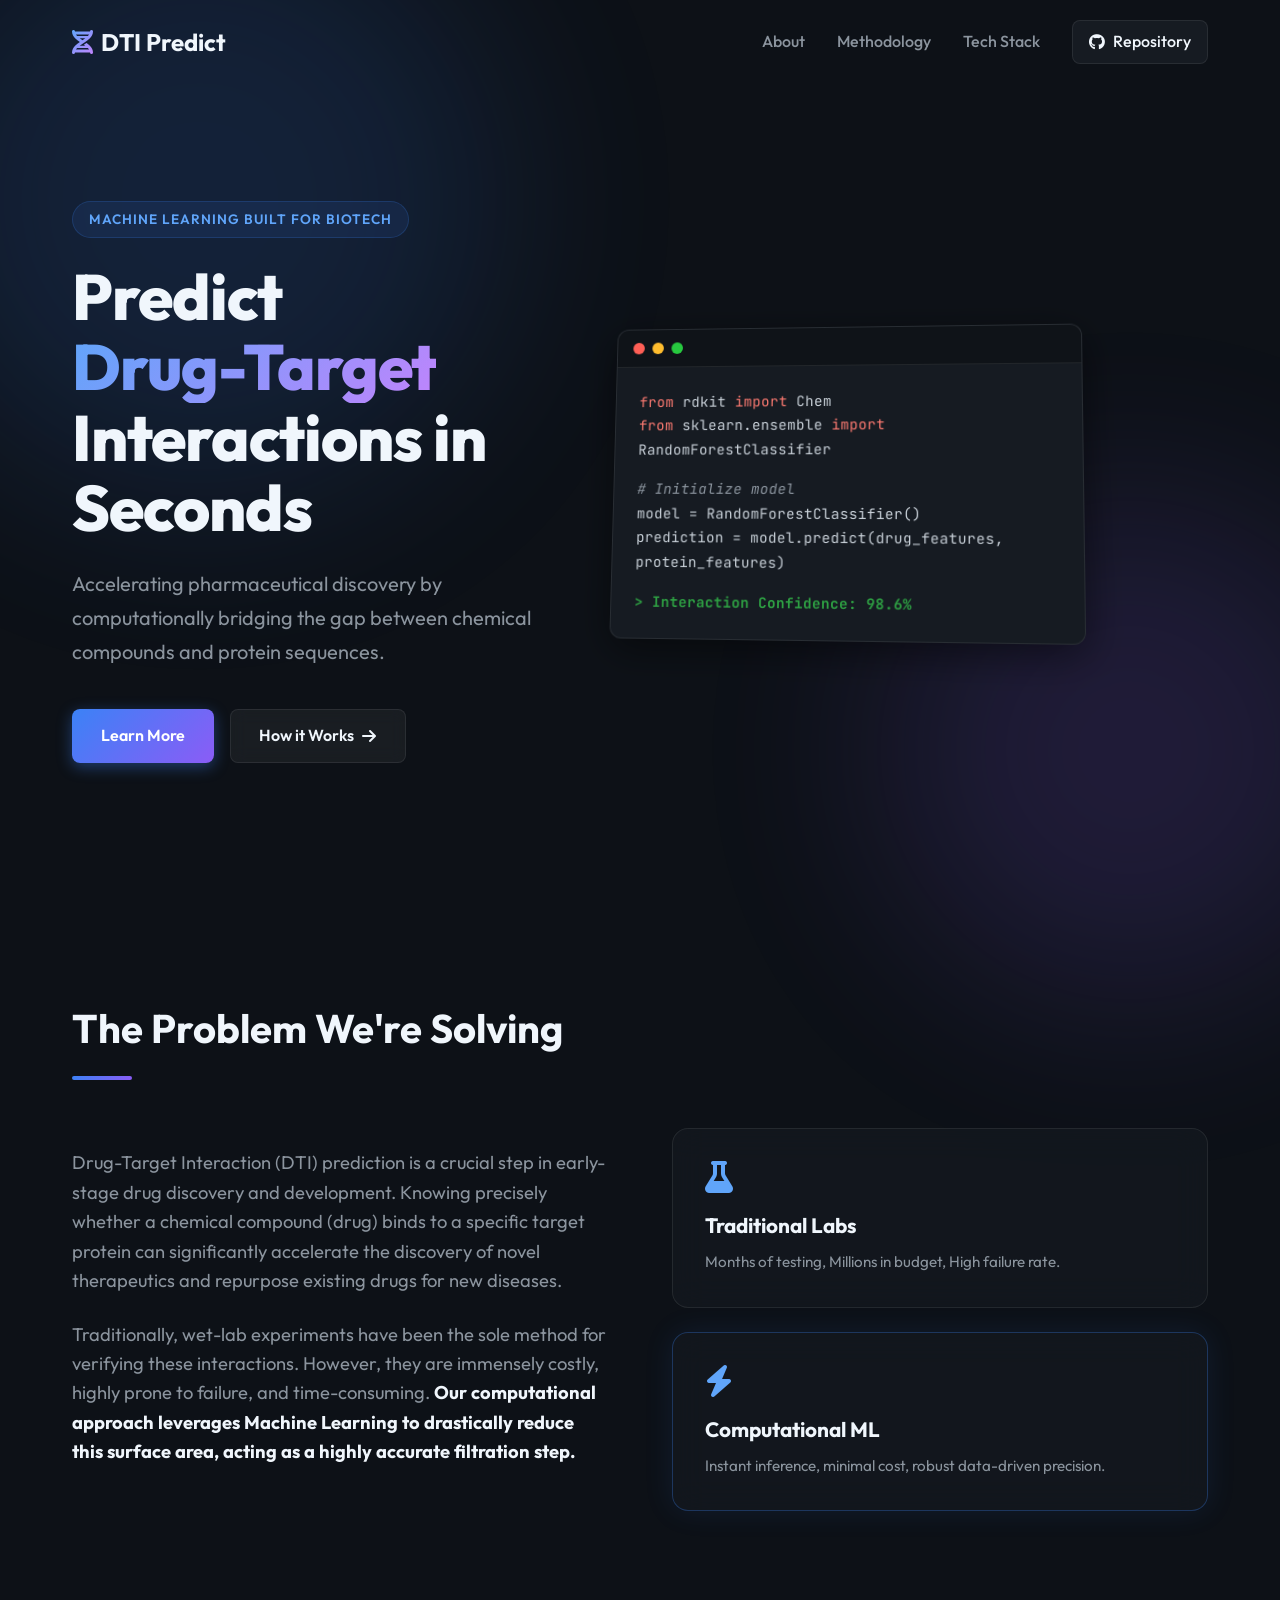
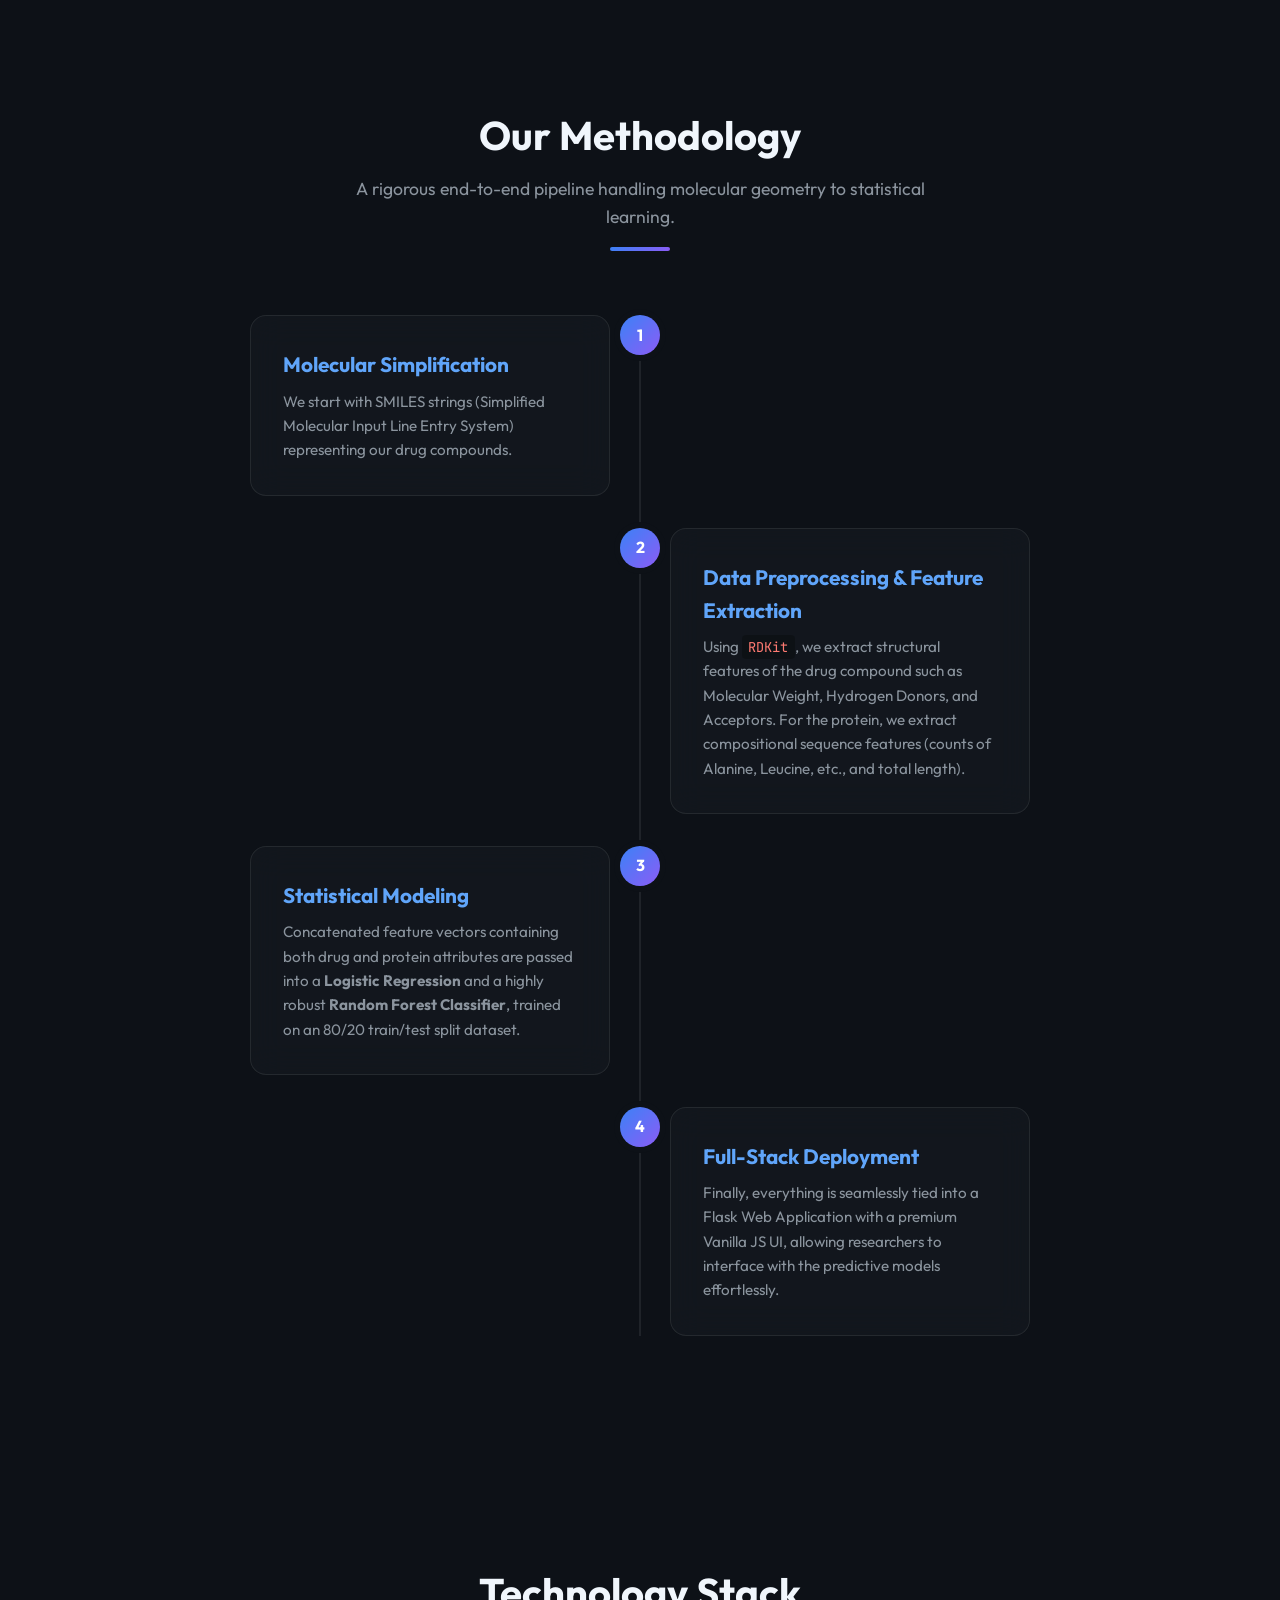
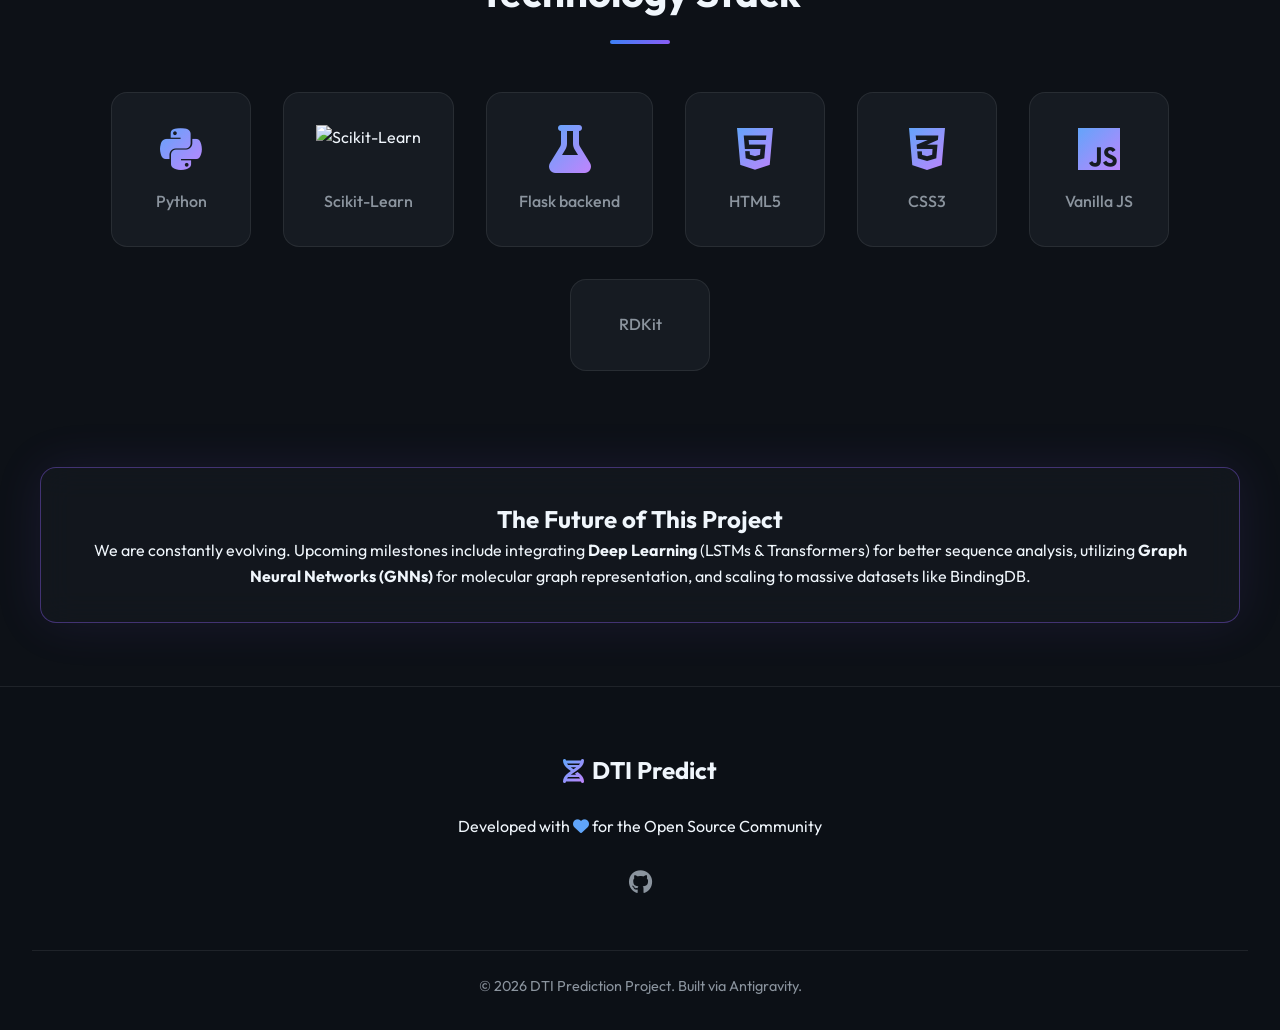
==== docs/index.html @ 83f86bb9 "feat: Create initial project documentation website with overview, methodology, and tech stack." ====
<!DOCTYPE html>
<html lang="en" class="scroll-smooth">
<head>
    <meta charset="UTF-8">
    <meta name="viewport" content="width=device-width, initial-scale=1.0">
    <title>About | Drug-Target Interaction Prediction</title>
    <meta name="description" content="Discover our robust Machine Learning model that predicts Drug-Target Interactions using structural and compositional features.">
    
    <!-- Google Fonts -->
    <link href="https://fonts.googleapis.com/css2?family=Outfit:wght@300;400;500;600;700;800&family=JetBrains+Mono:wght@400;700&display=swap" rel="stylesheet">
    
    <!-- Font Awesome for Icons -->
    <link rel="stylesheet" href="https://cdnjs.cloudflare.com/ajax/libs/font-awesome/6.4.0/css/all.min.css">
    
    <!-- AOS Animation Library -->
    <link href="https://unpkg.com/aos@2.3.1/dist/aos.css" rel="stylesheet">
    
    <!-- Custom CSS -->
    <link rel="stylesheet" href="style.css">
</head>
<body>
    
    <!-- Navigation -->
    <nav id="navbar" class="navbar">
        <div class="nav-container">
            <a href="#" class="logo">
                <i class="fa-solid fa-dna gradient-text"></i> DTI Predict
            </a>
            <ul class="nav-links">
                <li><a href="#about">About</a></li>
                <li><a href="#methodology">Methodology</a></li>
                <li><a href="#tech-stack">Tech Stack</a></li>
                <li><a href="https://github.com/your-username/DTI_Project" target="_blank" class="github-btn"><i class="fa-brands fa-github"></i> Repository</a></li>
            </ul>
        </div>
    </nav>

    <!-- Hero Section -->
    <section id="hero" class="hero-section">
        <div class="hero-content" data-aos="fade-up" data-aos-duration="1000">
            <div class="badge">Machine Learning built for Biotech</div>
            <h1 class="hero-title">Predict <span class="gradient-text">Drug-Target</span> Interactions in Seconds</h1>
            <p class="hero-subtitle">Accelerating pharmaceutical discovery by computationally bridging the gap between chemical compounds and protein sequences.</p>
            <div class="cta-group">
                <a href="#about" class="btn btn-primary">Learn More</a>
                <a href="#methodology" class="btn btn-secondary">How it Works <i class="fa-solid fa-arrow-right"></i></a>
            </div>
        </div>
        
        <div class="hero-graphic" data-aos="fade-left" data-aos-duration="1200" data-aos-delay="200">
            <div class="glass-card mockup-card">
                <div class="mockup-header">
                    <span class="dot red"></span>
                    <span class="dot yellow"></span>
                    <span class="dot green"></span>
                </div>
                <div class="mockup-body">
                    <div class="code-line"><span class="keyword">from</span> rdkit <span class="keyword">import</span> Chem</div>
                    <div class="code-line"><span class="keyword">from</span> sklearn.ensemble <span class="keyword">import</span> RandomForestClassifier</div>
                    <div class="code-line mt-2"><span class="comment"># Initialize model</span></div>
                    <div class="code-line">model = RandomForestClassifier()</div>
                    <div class="code-line">prediction = model.predict(drug_features, protein_features)</div>
                    <div class="code-line mt-2 command-output">> Interaction Confidence: 98.6%</div>
                </div>
            </div>
        </div>
        
        <!-- Abstract Background Elements -->
        <div class="bg-shape shape-1"></div>
        <div class="bg-shape shape-2"></div>
    </section>

    <!-- Problem & Solution Section -->
    <section id="about" class="about-section">
        <div class="section-container">
            <div class="section-header" data-aos="fade-up">
                <h2>The Problem We're Solving</h2>
                <div class="header-line"></div>
            </div>
            
            <div class="about-grid">
                <div class="about-text" data-aos="fade-up" data-aos-delay="100">
                    <p>Drug-Target Interaction (DTI) prediction is a crucial step in early-stage drug discovery and development. Knowing precisely whether a chemical compound (drug) binds to a specific target protein can significantly accelerate the discovery of novel therapeutics and repurpose existing drugs for new diseases.</p>
                    <p>Traditionally, wet-lab experiments have been the sole method for verifying these interactions. However, they are immensely costly, highly prone to failure, and time-consuming. <strong>Our computational approach leverages Machine Learning to drastically reduce this surface area, acting as a highly accurate filtration step.</strong></p>
                </div>
                
                <div class="about-stats" data-aos="fade-left" data-aos-delay="200">
                    <div class="stat-card glass-panel">
                        <i class="fa-solid fa-flask text-accent"></i>
                        <h3>Traditional Labs</h3>
                        <p>Months of testing, Millions in budget, High failure rate.</p>
                    </div>
                    <div class="stat-card glass-panel highlight-card">
                        <i class="fa-solid fa-bolt text-accent"></i>
                        <h3>Computational ML</h3>
                        <p>Instant inference, minimal cost, robust data-driven precision.</p>
                    </div>
                </div>
            </div>
        </div>
    </section>

    <!-- Methodology Section -->
    <section id="methodology" class="methodology-section">
        <div class="bg-shape shape-3"></div>
        <div class="section-container">
            <div class="section-header text-center" data-aos="fade-up">
                <h2>Our Methodology</h2>
                <p>A rigorous end-to-end pipeline handling molecular geometry to statistical learning.</p>
                <div class="header-line center"></div>
            </div>

            <div class="timeline">
                <div class="timeline-item" data-aos="fade-up" data-aos-delay="100">
                    <div class="timeline-icon">1</div>
                    <div class="timeline-content glass-panel">
                        <h3>Molecular Simplification</h3>
                        <p>We start with SMILES strings (Simplified Molecular Input Line Entry System) representing our drug compounds.</p>
                    </div>
                </div>
                
                <div class="timeline-item right" data-aos="fade-up" data-aos-delay="200">
                    <div class="timeline-icon">2</div>
                    <div class="timeline-content glass-panel">
                        <h3>Data Preprocessing & Feature Extraction</h3>
                        <p>Using <code>RDKit</code>, we extract structural features of the drug compound such as Molecular Weight, Hydrogen Donors, and Acceptors. For the protein, we extract compositional sequence features (counts of Alanine, Leucine, etc., and total length).</p>
                    </div>
                </div>

                <div class="timeline-item" data-aos="fade-up" data-aos-delay="300">
                    <div class="timeline-icon">3</div>
                    <div class="timeline-content glass-panel">
                        <h3>Statistical Modeling</h3>
                        <p>Concatenated feature vectors containing both drug and protein attributes are passed into a <strong>Logistic Regression</strong> and a highly robust <strong>Random Forest Classifier</strong>, trained on an 80/20 train/test split dataset.</p>
                    </div>
                </div>
                
                <div class="timeline-item right" data-aos="fade-up" data-aos-delay="400">
                    <div class="timeline-icon">4</div>
                    <div class="timeline-content glass-panel">
                        <h3>Full-Stack Deployment</h3>
                        <p>Finally, everything is seamlessly tied into a Flask Web Application with a premium Vanilla JS UI, allowing researchers to interface with the predictive models effortlessly.</p>
                    </div>
                </div>
            </div>
        </div>
    </section>

    <!-- Tech Stack Section -->
    <section id="tech-stack" class="stack-section">
        <div class="section-container">
            <div class="section-header text-center" data-aos="fade-up">
                <h2>Technology Stack</h2>
                <div class="header-line center"></div>
            </div>
            
            <div class="stack-grid" data-aos="zoom-in" data-aos-delay="100">
                <div class="stack-item tooltip">
                    <i class="fa-brands fa-python"></i>
                    <span>Python</span>
                </div>
                <div class="stack-item tooltip">
                    <img src="https://upload.wikimedia.org/wikipedia/commons/0/05/Scikit_learn_logo_small.svg" alt="Scikit-Learn">
                    <span>Scikit-Learn</span>
                </div>
                <div class="stack-item tooltip">
                    <i class="fa-solid fa-flask"></i>
                    <span>Flask backend</span>
                </div>
                <div class="stack-item tooltip">
                    <i class="fa-brands fa-html5"></i>
                    <span>HTML5</span>
                </div>
                <div class="stack-item tooltip">
                    <i class="fa-brands fa-css3-alt"></i>
                    <span>CSS3</span>
                </div>
                <div class="stack-item tooltip">
                    <i class="fa-brands fa-js"></i>
                    <span>Vanilla JS</span>
                </div>
                <div class="stack-item tooltip text-bold">
                    <span>RDKit</span>
                </div>
            </div>
        </div>
    </section>

    <!-- Future Section -->
    <section class="future-section">
        <div class="section-container text-center glass-panel highlight-border" data-aos="flip-up">
            <h2>The Future of This Project</h2>
            <p>We are constantly evolving. Upcoming milestones include integrating <strong>Deep Learning</strong> (LSTMs & Transformers) for better sequence analysis, utilizing <strong>Graph Neural Networks (GNNs)</strong> for molecular graph representation, and scaling to massive datasets like BindingDB.</p>
        </div>
    </section>

    <!-- Footer -->
    <footer>
        <div class="footer-content">
            <div class="logo">
                <i class="fa-solid fa-dna gradient-text"></i> DTI Predict
            </div>
            <p>Developed with <i class="fa-solid fa-heart text-accent"></i> for the Open Source Community</p>
            <div class="social-links">
                <a href="https://github.com/your-username/DTI_Project" target="_blank"><i class="fa-brands fa-github"></i></a>
            </div>
        </div>
        <div class="copyright">
            &copy; 2026 DTI Prediction Project. Built via Antigravity.
        </div>
    </footer>

    <!-- Interactive Scripts & AOS Init -->
    <script src="https://unpkg.com/aos@2.3.1/dist/aos.js"></script>
    <script>
        // Init Animate On Scroll
        AOS.init({
            once: true,
            offset: 50,
        });

        // Navbar Scroll Effect
        window.addEventListener('scroll', () => {
            const navbar = document.getElementById('navbar');
            if (window.scrollY > 50) {
                navbar.classList.add('scrolled');
            } else {
                navbar.classList.remove('scrolled');
            }
        });
    </script>
</body>
</html>
---- docs/style.css ----
/* style.css - DTI Project Github Pages */
:root {
    --bg-main: #0d1117;
    --bg-secondary: #161b22;
    --border-glass: rgba(255, 255, 255, 0.08);
    --text-primary: #f0f6fc;
    --text-secondary: #8b949e;
    --accent-blue: #3b82f6;
    --accent-purple: #8b5cf6;
    --gradient-primary: linear-gradient(135deg, #3b82f6 0%, #8b5cf6 100%);
    --gradient-text: linear-gradient(135deg, #60a5fa 0%, #c084fc 100%);
    --overlay: rgba(0, 0, 0, 0.25);
    
    --blur: blur(16px);
}

* {
    margin: 0;
    padding: 0;
    box-sizing: border-box;
}

body {
    font-family: 'Outfit', sans-serif;
    background-color: var(--bg-main);
    color: var(--text-primary);
    overflow-x: hidden;
    line-height: 1.6;
}

/* Background Gradients */
body::before, body::after {
    content: '';
    position: fixed;
    border-radius: 50%;
    filter: blur(100px);
    z-index: -1;
    opacity: 0.15;
}

body::before {
    width: 600px;
    height: 600px;
    background: var(--accent-blue);
    top: -100px;
    left: -100px;
}

body::after {
    width: 500px;
    height: 500px;
    background: var(--accent-purple);
    bottom: -100px;
    right: -100px;
}

a { text-decoration: none; color: inherit; }

.gradient-text {
    background: var(--gradient-text);
    -webkit-background-clip: text;
    -webkit-text-fill-color: transparent;
    display: inline-block;
}

.text-accent { color: #60a5fa; }
.text-bold { font-weight: 700; }
.mt-2 { margin-top: 1rem; }
.text-center { text-align: center; }

/* Navbar */
.navbar {
    position: fixed;
    top: 0; left: 0; right: 0;
    padding: 1.25rem 0;
    z-index: 1000;
    transition: all 0.3s ease;
    border-bottom: 1px solid transparent;
}

.navbar.scrolled {
    background: rgba(13, 17, 23, 0.85);
    backdrop-filter: var(--blur);
    -webkit-backdrop-filter: var(--blur);
    border-bottom: 1px solid var(--border-glass);
    padding: 1rem 0;
    box-shadow: 0 4px 30px rgba(0, 0, 0, 0.3);
}

.nav-container {
    max-width: 1200px;
    margin: 0 auto;
    padding: 0 2rem;
    display: flex;
    justify-content: space-between;
    align-items: center;
}

.logo {
    font-size: 1.5rem;
    font-weight: 700;
    color: var(--text-primary);
    display: flex;
    align-items: center;
    gap: 0.5rem;
}

.nav-links {
    list-style: none;
    display: flex;
    align-items: center;
    gap: 2rem;
}

.nav-links a {
    font-size: 1rem;
    font-weight: 500;
    color: var(--text-secondary);
    transition: color 0.3s;
}

.nav-links a:hover { color: var(--text-primary); }

.github-btn {
    padding: 0.5rem 1rem;
    background: var(--bg-secondary);
    border: 1px solid var(--border-glass);
    border-radius: 8px;
    display: flex;
    align-items: center;
    gap: 0.5rem;
    color: var(--text-primary) !important;
    transition: all 0.3s !important;
}

.github-btn:hover {
    background: rgba(255,255,255,0.1);
    border-color: rgba(255,255,255,0.2);
}

/* Base Buttons */
.btn {
    padding: 0.8rem 1.8rem;
    border-radius: 8px;
    font-size: 1rem;
    font-weight: 600;
    display: inline-flex;
    align-items: center;
    gap: 0.5rem;
    transition: all 0.3s ease;
    cursor: pointer;
}

.btn-primary {
    background: var(--gradient-primary);
    color: white;
    border: none;
    box-shadow: 0 4px 15px rgba(59, 130, 246, 0.4);
}

.btn-primary:hover {
    transform: translateY(-2px);
    box-shadow: 0 8px 25px rgba(59, 130, 246, 0.5);
}

.btn-secondary {
    background: rgba(255,255,255,0.05);
    color: var(--text-primary);
    border: 1px solid var(--border-glass);
    backdrop-filter: blur(8px);
}

.btn-secondary:hover {
    background: rgba(255,255,255,0.1);
    transform: translateY(-2px);
}

/* Sections */
.section-container {
    max-width: 1200px;
    margin: 0 auto;
    padding: 6rem 2rem;
}

.section-header h2 {
    font-size: 2.5rem;
    font-weight: 700;
    margin-bottom: 0.5rem;
}

.section-header p {
    color: var(--text-secondary);
    font-size: 1.1rem;
    max-width: 600px;
    margin: 0 auto;
}

.header-line {
    height: 4px;
    width: 60px;
    background: var(--gradient-primary);
    border-radius: 2px;
    margin-top: 1rem;
}

.header-line.center { margin: 1rem auto 0 auto; }

/* Hero Section */
.hero-section {
    min-height: 100vh;
    display: flex;
    align-items: center;
    justify-content: space-between;
    max-width: 1200px;
    margin: 0 auto;
    padding: 8rem 2rem 4rem 2rem;
    gap: 4rem;
}

.hero-content { flex: 1; }

.badge {
    display: inline-block;
    padding: 0.4rem 1rem;
    background: rgba(59, 130, 246, 0.1);
    border: 1px solid rgba(59, 130, 246, 0.2);
    border-radius: 50px;
    color: #60a5fa;
    font-size: 0.85rem;
    font-weight: 600;
    margin-bottom: 1.5rem;
    text-transform: uppercase;
    letter-spacing: 1px;
}

.hero-title {
    font-size: 4rem;
    line-height: 1.1;
    font-weight: 800;
    margin-bottom: 1.5rem;
    letter-spacing: -1px;
}

.hero-subtitle {
    font-size: 1.25rem;
    color: var(--text-secondary);
    margin-bottom: 2.5rem;
    max-width: 500px;
    line-height: 1.7;
}

.cta-group {
    display: flex;
    gap: 1rem;
}

/* Glass Mockup */
.hero-graphic {
    flex: 1;
    display: flex;
    justify-content: flex-end;
}

.glass-card {
    background: var(--bg-secondary);
    border: 1px solid var(--border-glass);
    border-radius: 12px;
    overflow: hidden;
    backdrop-filter: var(--blur);
    box-shadow: 0 10px 40px rgba(0, 0, 0, 0.5);
}

.mockup-card {
    width: 100%;
    max-width: 500px;
    transform: perspective(1000px) rotateY(-5deg) rotateX(5deg);
    transition: transform 0.5s ease;
}

.mockup-card:hover { transform: perspective(1000px) rotateY(0) rotateX(0); }

.mockup-header {
    background: rgba(0, 0, 0, 0.3);
    padding: 0.8rem 1rem;
    display: flex;
    gap: 0.5rem;
    border-bottom: 1px solid var(--border-glass);
}

.dot {
    width: 12px;
    height: 12px;
    border-radius: 50%;
}

.dot.red { background: #ff5f56; }
.dot.yellow { background: #ffbd2e; }
.dot.green { background: #27c93f; }

.mockup-body {
    padding: 1.5rem;
    font-family: 'JetBrains Mono', monospace;
    font-size: 0.9rem;
    color: #c9d1d9;
    line-height: 1.7;
}

.keyword { color: #ff7b72; }
.comment { color: #8b949e; font-style: italic; }
.command-output { color: #2ea043; font-weight: bold; }

/* Panels & Cards */
.glass-panel {
    background: rgba(22, 27, 34, 0.6);
    border: 1px solid var(--border-glass);
    border-radius: 16px;
    padding: 2rem;
    backdrop-filter: var(--blur);
    -webkit-backdrop-filter: var(--blur);
}

.about-grid {
    display: grid;
    grid-template-columns: 1fr 1fr;
    gap: 4rem;
    margin-top: 3rem;
    align-items: center;
}

.about-text p {
    font-size: 1.15rem;
    color: var(--text-secondary);
    margin-bottom: 1.5rem;
}

.about-text strong { color: var(--text-primary); }

.about-stats {
    display: flex;
    flex-direction: column;
    gap: 1.5rem;
}

.stat-card {
    display: flex;
    flex-direction: column;
    gap: 0.5rem;
    transition: transform 0.3s ease;
}

.stat-card:hover { transform: translateX(10px); }

.stat-card i {
    font-size: 2rem;
    margin-bottom: 0.5rem;
}

.stat-card h3 { font-size: 1.3rem; }
.stat-card p { color: var(--text-secondary); font-size: 0.95rem; }

.highlight-card {
    border-color: rgba(59, 130, 246, 0.3);
    box-shadow: 0 0 30px rgba(59, 130, 246, 0.1);
}

/* Timeline/Methodology */
.timeline {
    margin-top: 4rem;
    position: relative;
    max-width: 800px;
    margin-left: auto;
    margin-right: auto;
}

.timeline::before {
    content: '';
    position: absolute;
    width: 2px;
    background: var(--border-glass);
    top: 0; bottom: 0;
    left: 50%;
    transform: translateX(-50%);
}

.timeline-item {
    display: flex;
    justify-content: flex-end;
    padding-right: 50%;
    position: relative;
    margin-bottom: 2rem;
}

.timeline-item.right {
    justify-content: flex-start;
    padding-right: 0;
    padding-left: 50%;
}

.timeline-icon {
    position: absolute;
    top: 0;
    left: 50%;
    transform: translateX(-50%);
    width: 40px;
    height: 40px;
    background: var(--gradient-primary);
    border-radius: 50%;
    display: flex;
    justify-content: center;
    align-items: center;
    font-weight: 700;
    color: white;
    box-shadow: 0 0 0 6px var(--bg-main);
    z-index: 10;
}

.timeline-content {
    width: 90%;
    margin-right: 30px;
}

.timeline-item.right .timeline-content {
    margin-right: 0;
    margin-left: 30px;
}

.timeline-content h3 {
    margin-bottom: 0.5rem;
    font-size: 1.3rem;
    color: #60a5fa;
}

.timeline-content p {
    color: var(--text-secondary);
    font-size: 0.95rem;
}

.timeline-content code {
    background: var(--overlay);
    padding: 0.2rem 0.4rem;
    border-radius: 4px;
    font-family: 'JetBrains Mono', monospace;
    font-size: 0.85rem;
    color: #ff7b72;
}

/* Tech Stack Grid */
.stack-grid {
    display: flex;
    flex-wrap: wrap;
    gap: 2rem;
    justify-content: center;
    margin-top: 3rem;
}

.stack-item {
    display: flex;
    flex-direction: column;
    align-items: center;
    gap: 1rem;
    background: var(--bg-secondary);
    padding: 2rem;
    border-radius: 16px;
    border: 1px solid var(--border-glass);
    min-width: 140px;
    transition: all 0.3s;
}

.stack-item:hover {
    transform: translateY(-5px);
    border-color: rgba(59, 130, 246, 0.4);
    box-shadow: 0 10px 30px rgba(59, 130, 246, 0.15);
}

.stack-item i {
    font-size: 3rem;
    color: var(--text-primary);
    background: var(--gradient-text);
    -webkit-background-clip: text;
    -webkit-text-fill-color: transparent;
}

.stack-item img {
    height: 3rem;
    object-fit: contain;
}

.stack-item span {
    font-weight: 500;
    color: var(--text-secondary);
}

.highlight-border { border: 1px solid rgba(139, 92, 246, 0.4); box-shadow: 0 0 50px rgba(139, 92, 246, 0.1); }
.future-section { margin-bottom: 4rem; }

/* Footer */
footer {
    background: rgba(13, 17, 23, 0.8);
    border-top: 1px solid var(--border-glass);
    padding: 4rem 2rem 2rem 2rem;
    text-align: center;
}

.footer-content {
    max-width: 1200px;
    margin: 0 auto;
    display: flex;
    flex-direction: column;
    align-items: center;
    gap: 1.5rem;
}

.social-links a {
    font-size: 1.5rem;
    color: var(--text-secondary);
    transition: color 0.3s;
}

.social-links a:hover { color: var(--text-primary); }

.copyright {
    margin-top: 3rem;
    padding-top: 1.5rem;
    border-top: 1px solid var(--border-glass);
    color: var(--text-secondary);
    font-size: 0.9rem;
}

/* Responsive */
@media (max-width: 968px) {
    .hero-section { flex-direction: column; text-align: center; gap: 3rem; padding-top: 6rem; }
    .hero-subtitle { margin: 0 auto 2.5rem auto; }
    .cta-group { justify-content: center; }
    .hero-graphic { width: 100%; justify-content: center; }
    .mockup-card { transform: none; }
    
    .about-grid { grid-template-columns: 1fr; gap: 2rem; }
}

@media (max-width: 768px) {
    .hero-title { font-size: 3rem; }
    .nav-links { display: none; }
    .timeline::before { left: 20px; }
    .timeline-icon { left: 20px; }
    .timeline-item, .timeline-item.right { padding: 0 0 0 60px; justify-content: flex-start; }
    .timeline-content, .timeline-item.right .timeline-content { width: 100%; margin: 0; }
}
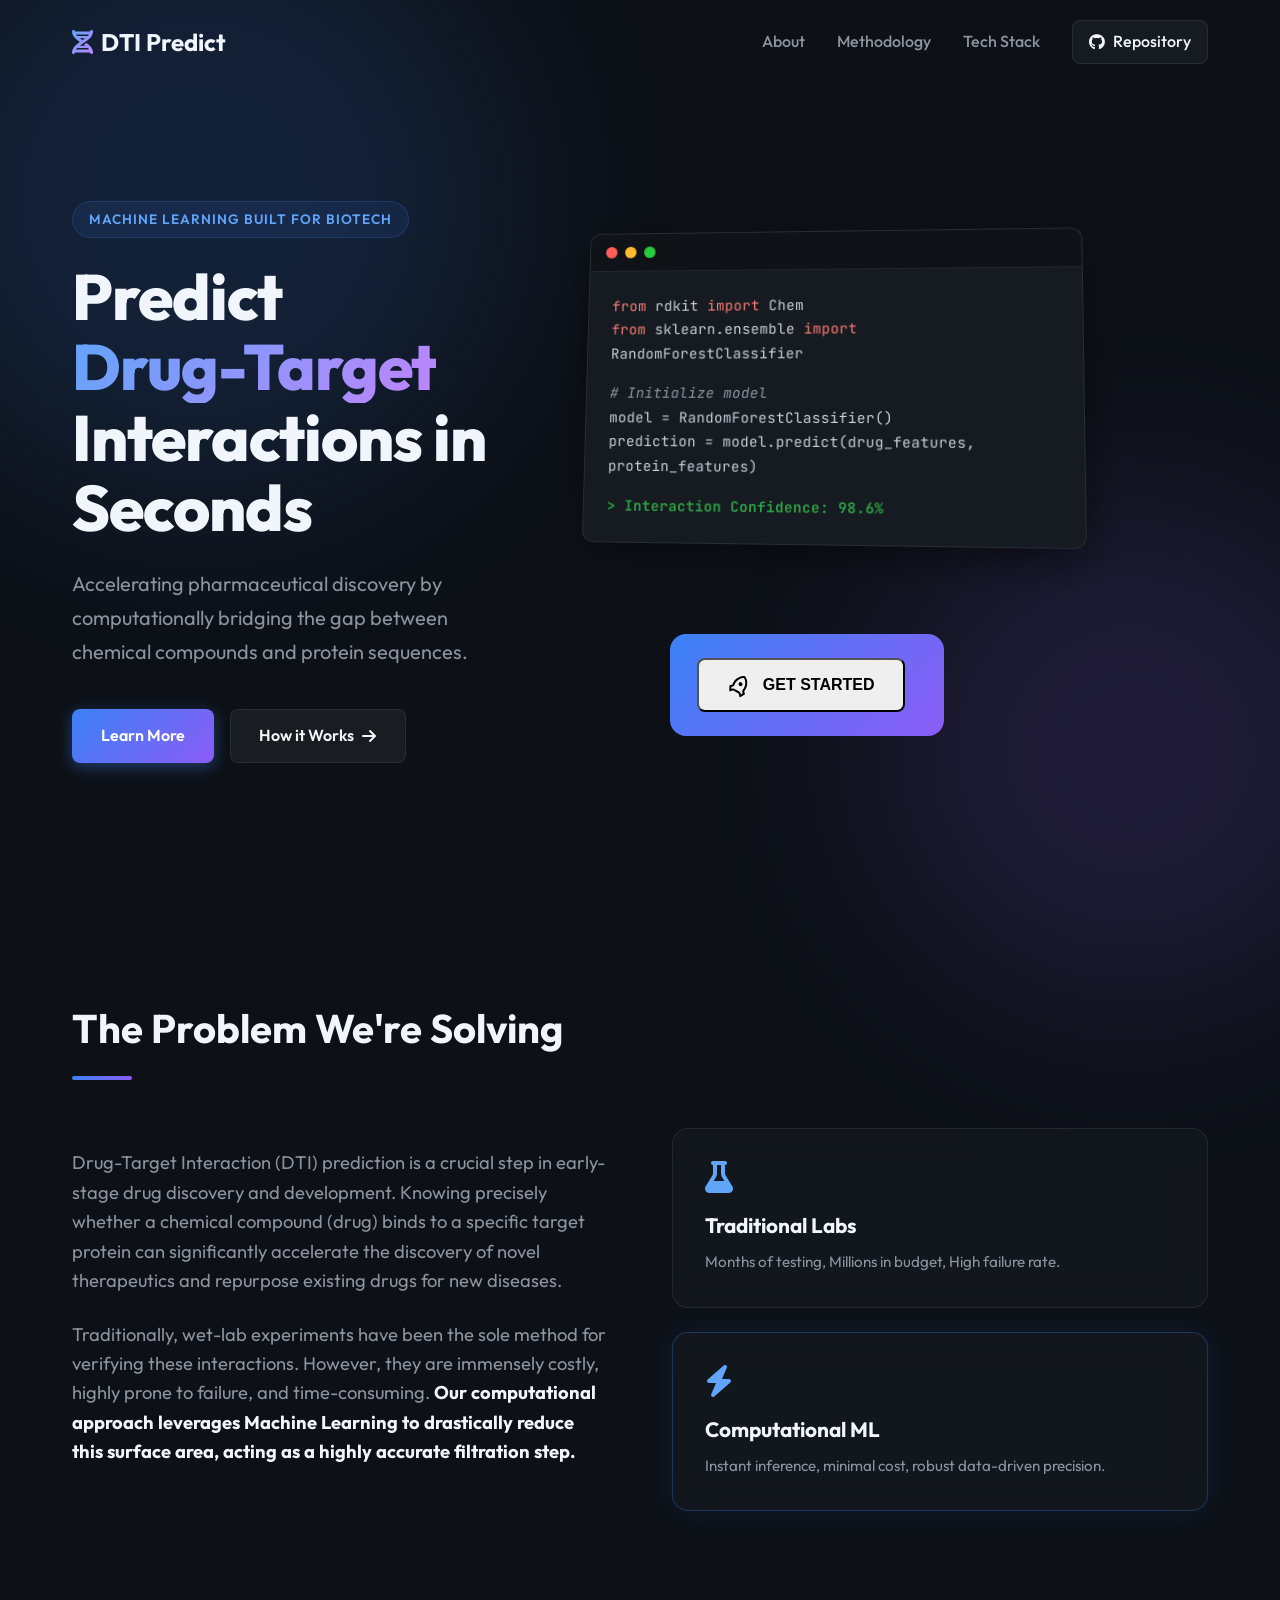
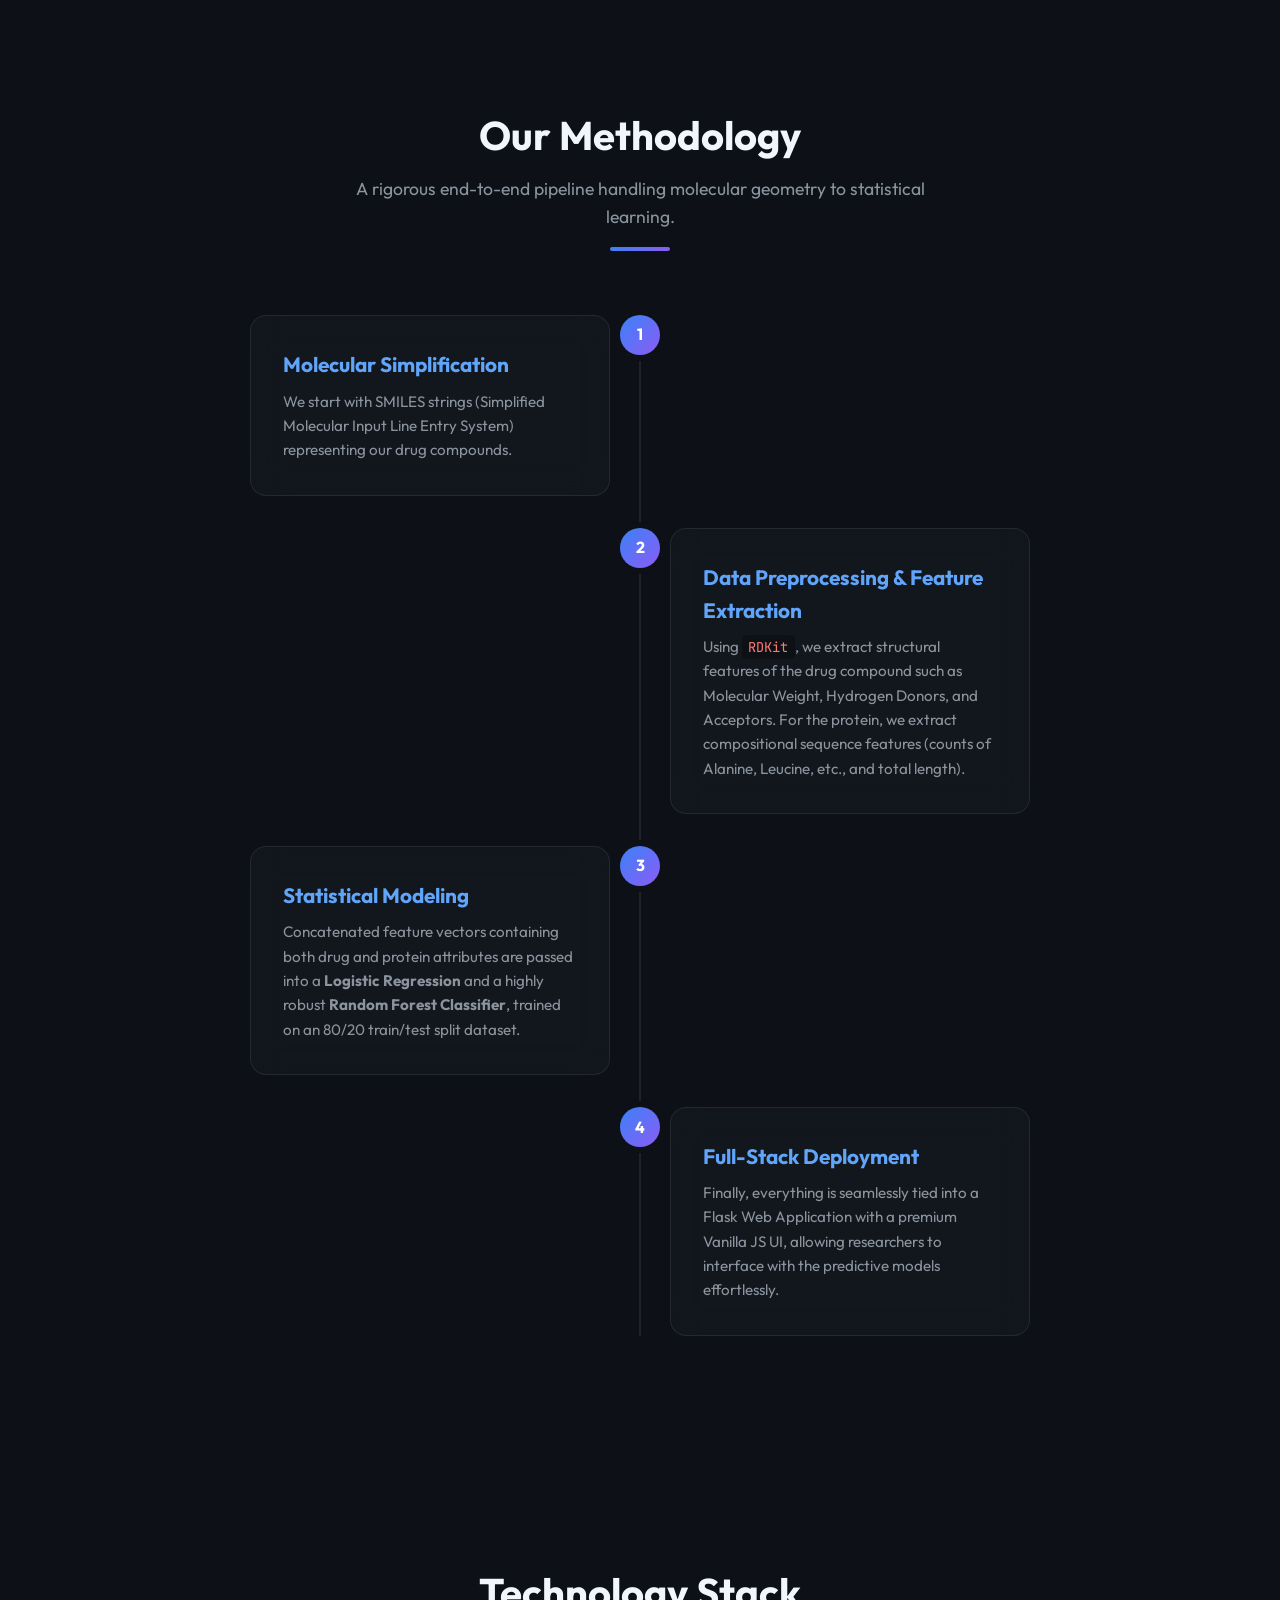
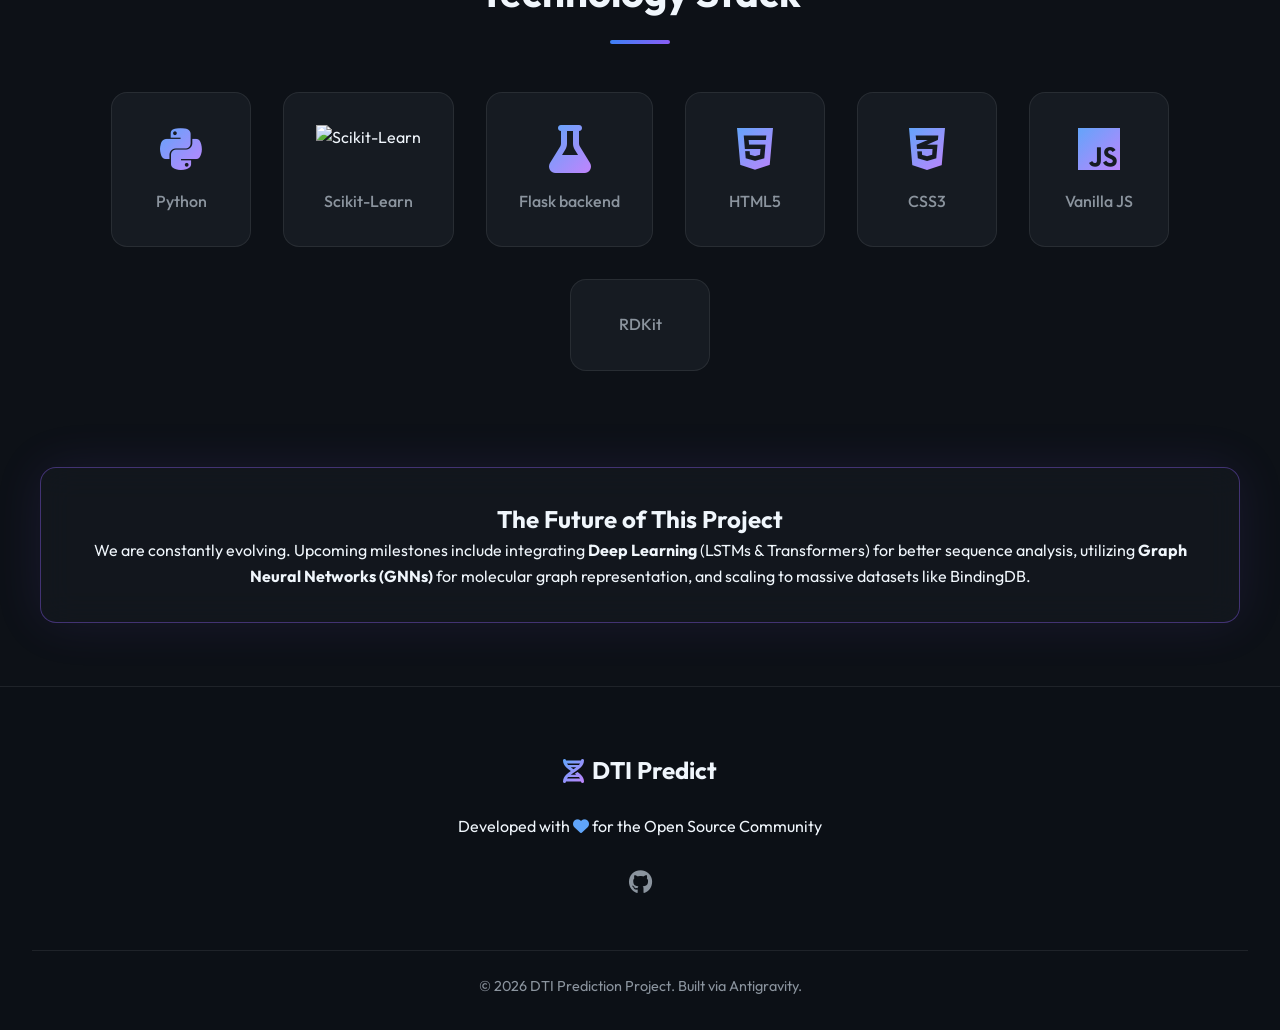
==== commit a08c00d1: "connected the template interface with the actual DTI prediction calculation interface." ====
--- a/docs/index.html
+++ b/docs/index.html
@@ -46,7 +46,7 @@
                 <a href="#methodology" class="btn btn-secondary">How it Works <i class="fa-solid fa-arrow-right"></i></a>
             </div>
         </div>
-        
+        <div class="info">
         <div class="hero-graphic" data-aos="fade-left" data-aos-duration="1200" data-aos-delay="200">
             <div class="glass-card mockup-card">
                 <div class="mockup-header">
@@ -63,6 +63,26 @@
                     <div class="code-line mt-2 command-output">> Interaction Confidence: 98.6%</div>
                 </div>
             </div>
+        </div>
+
+        <div class="start_button">
+        <button  onclick="window.location.href='/templates/index.html'" class="btn"  >
+                  <svg
+    height="24"
+    width="24"
+    viewBox="0 0 24 24"
+    xmlns="http://www.w3.org/2000/svg"
+  >
+    <path d="M0 0h24v24H0z" fill="none"></path>
+    <path
+      d="M5 13c0-5.088 2.903-9.436 7-11.182C16.097 3.564 19 7.912 19 13c0 .823-.076 1.626-.22 2.403l1.94 1.832a.5.5 0 0 1 .095.603l-2.495 4.575a.5.5 0 0 1-.793.114l-2.234-2.234a1 1 0 0 0-.707-.293H9.414a1 1 0 0 0-.707.293l-2.234 2.234a.5.5 0 0 1-.793-.114l-2.495-4.575a.5.5 0 0 1 .095-.603l1.94-1.832C5.077 14.626 5 13.823 5 13zm1.476 6.696l.817-.817A3 3 0 0 1 9.414 18h5.172a3 3 0 0 1 2.121.879l.817.817.982-1.8-1.1-1.04a2 2 0 0 1-.593-1.82c.124-.664.187-1.345.187-2.036 0-3.87-1.995-7.3-5-8.96C8.995 5.7 7 9.13 7 13c0 .691.063 1.372.187 2.037a2 2 0 0 1-.593 1.82l-1.1 1.039.982 1.8zM12 13a2 2 0 1 1 0-4 2 2 0 0 1 0 4z"
+      fill="currentColor"
+    ></path>
+  </svg>
+  <span>GET STARTED</span>
+    </button>
+        </div>
+
         </div>
         
         <!-- Abstract Background Elements -->
--- a/docs/style.css
+++ b/docs/style.css
@@ -254,6 +254,41 @@
     gap: 1rem;
 }
 
+.start_button {
+  display: inline-flex;
+  align-items: center;
+  font-family: inherit;
+  cursor: pointer;
+  font-weight: 900;
+  font-size: 30px;
+  padding: 0.8em 1.3em 0.8em 0.9em;
+  background: var(--gradient-primary);
+    color: white;
+  letter-spacing: 0.010em;
+  border-radius: 16px;
+  margin-top: 90px;
+  margin-left: 90px;
+}
+
+button svg {
+  margin-right: 3px;
+  transform: rotate(30deg);
+  transition: transform 0.5s cubic-bezier(0.76, 0, 0.24, 1);
+}
+
+button span {
+  transition: transform 0.5s cubic-bezier(0.76, 0, 0.24, 1);
+}
+
+button:hover svg {
+  transform: translateX(5px) rotate(90deg);
+}
+
+button:hover span {
+  transform: translateX(7px);
+}
+
+
 /* Glass Mockup */
 .hero-graphic {
     flex: 1;
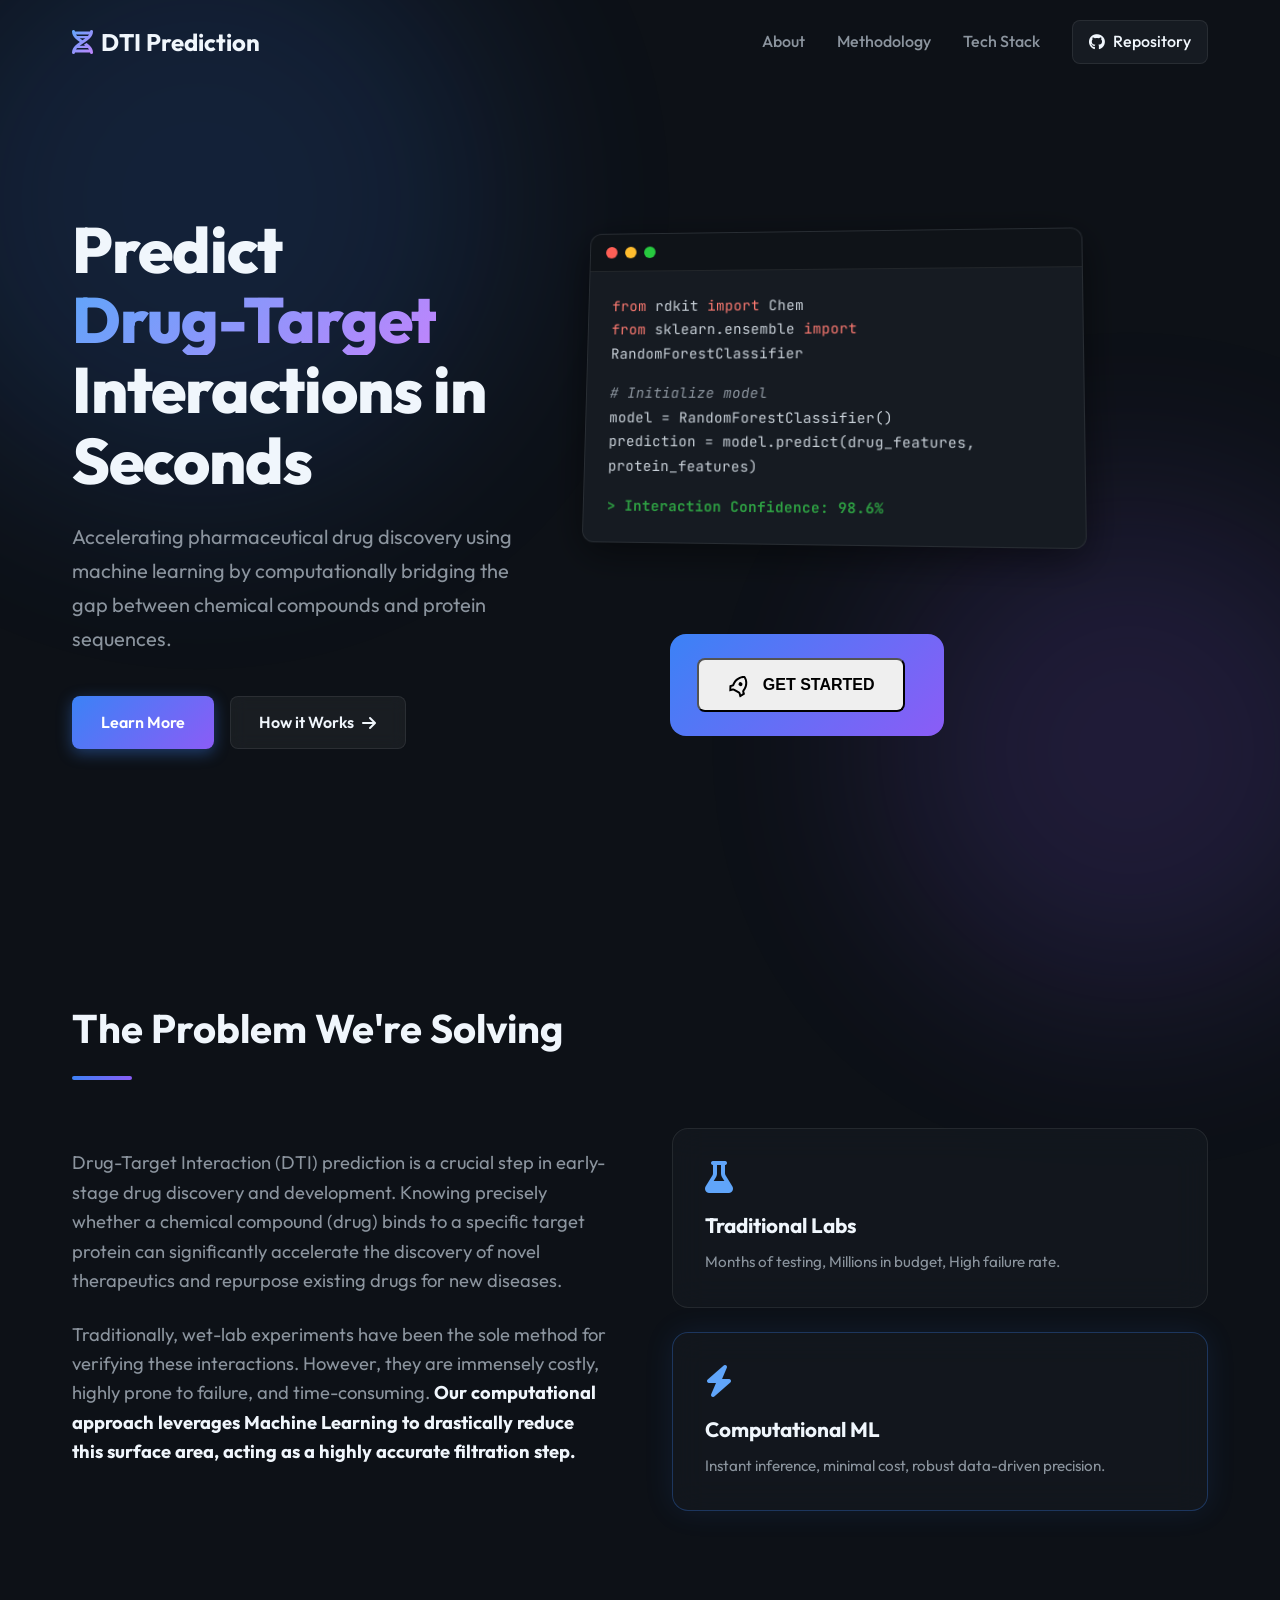
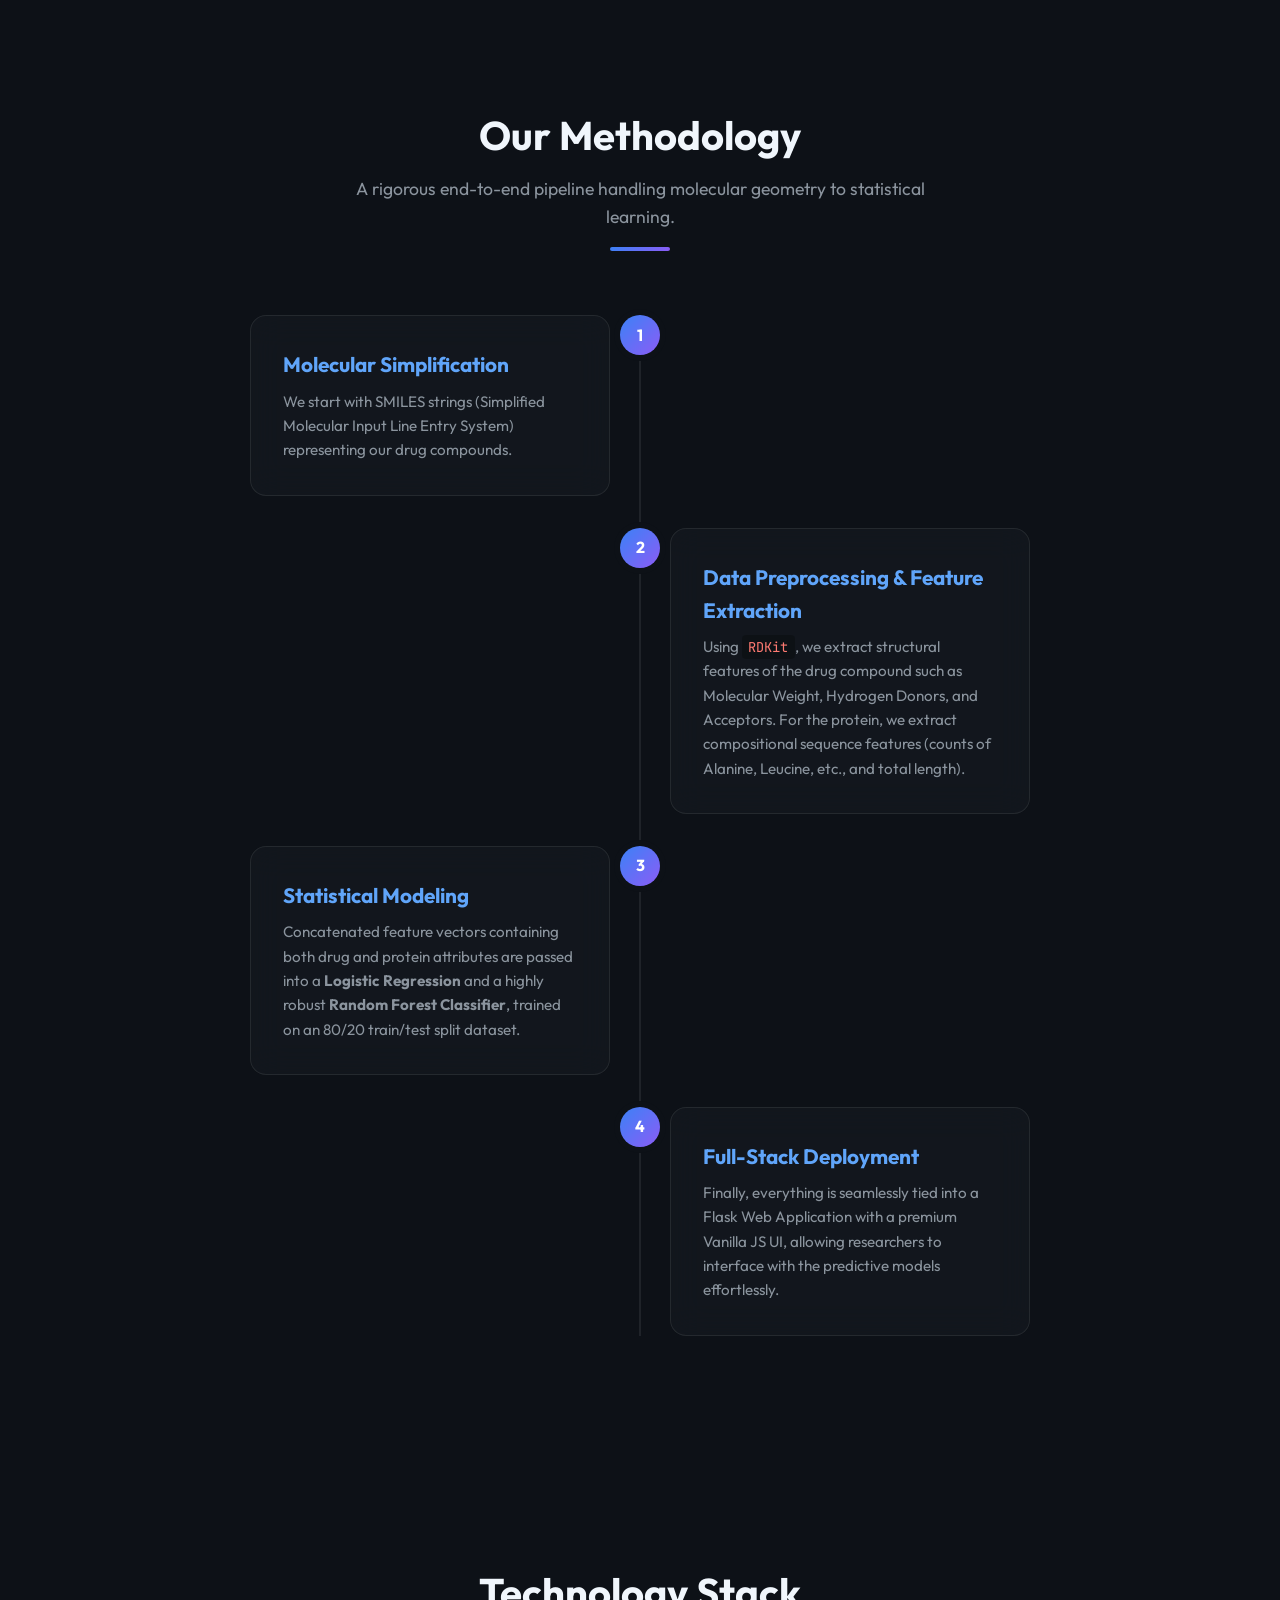
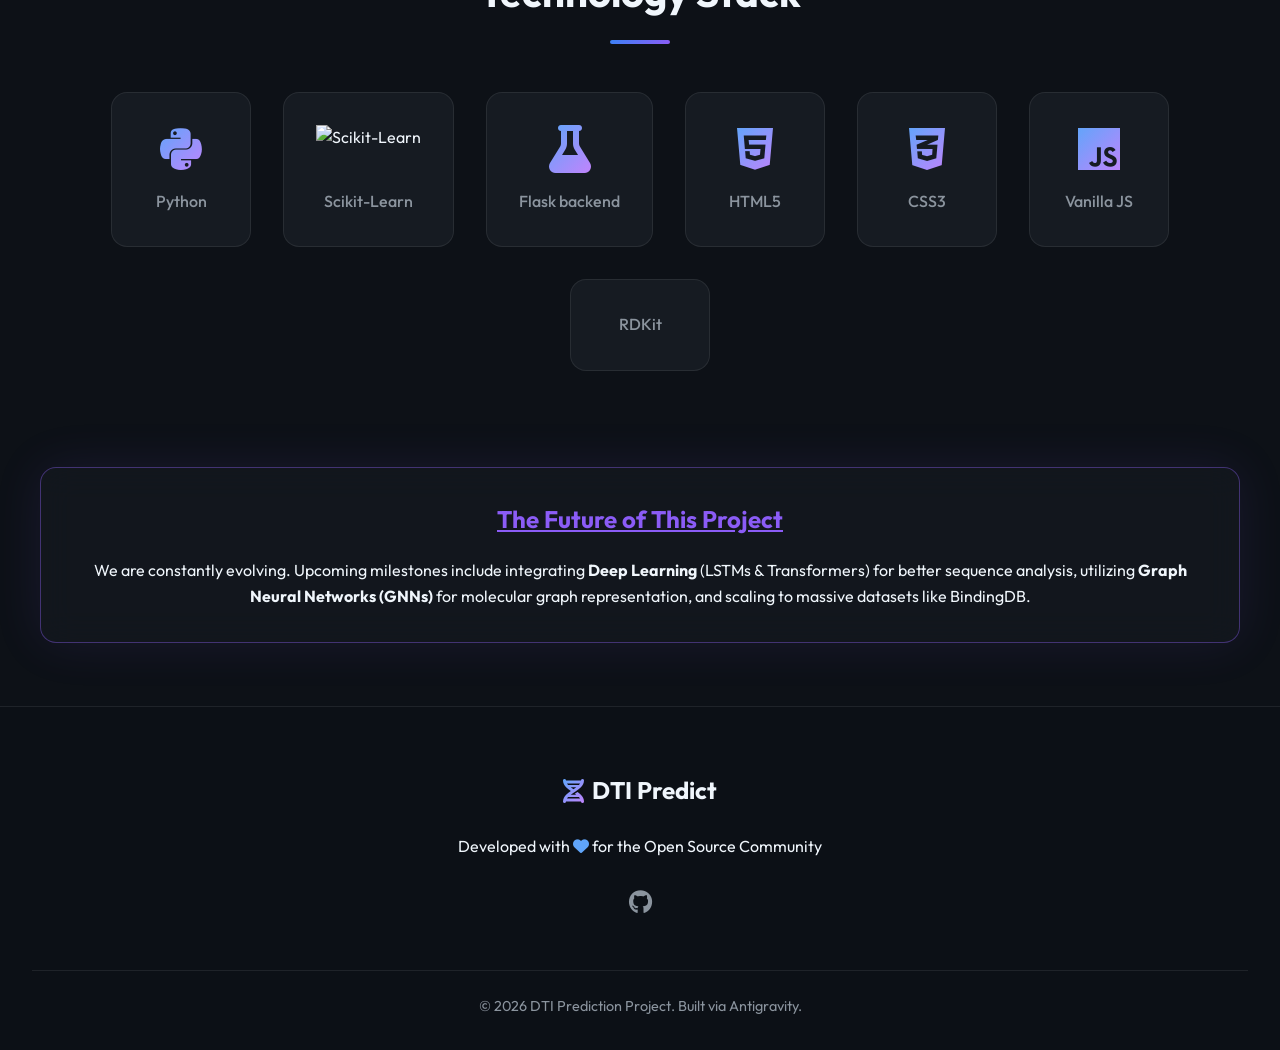
==== commit 31be16ea: "feat: set up initial Flask application with web assets, documentation, and deployment configuration," ====
--- a/docs/index.html
+++ b/docs/index.html
@@ -3,10 +3,9 @@
 <head>
     <meta charset="UTF-8">
     <meta name="viewport" content="width=device-width, initial-scale=1.0">
-    <title>About | Drug-Target Interaction Prediction</title>
+    <title>Drug-Target Interaction Prediction</title>
     <meta name="description" content="Discover our robust Machine Learning model that predicts Drug-Target Interactions using structural and compositional features.">
     
-    <!-- Google Fonts -->
     <link href="https://fonts.googleapis.com/css2?family=Outfit:wght@300;400;500;600;700;800&family=JetBrains+Mono:wght@400;700&display=swap" rel="stylesheet">
     
     <!-- Font Awesome for Icons -->
@@ -24,13 +23,13 @@
     <nav id="navbar" class="navbar">
         <div class="nav-container">
             <a href="#" class="logo">
-                <i class="fa-solid fa-dna gradient-text"></i> DTI Predict
+                <i class="fa-solid fa-dna gradient-text"></i> DTI Prediction
             </a>
             <ul class="nav-links">
                 <li><a href="#about">About</a></li>
                 <li><a href="#methodology">Methodology</a></li>
                 <li><a href="#tech-stack">Tech Stack</a></li>
-                <li><a href="https://github.com/your-username/DTI_Project" target="_blank" class="github-btn"><i class="fa-brands fa-github"></i> Repository</a></li>
+                <li><a href="https://github.com/mh-hamza-28/DTI_Project" target="_blank" class="github-btn"><i class="fa-brands fa-github"></i> Repository</a></li>
             </ul>
         </div>
     </nav>
@@ -38,15 +37,14 @@
     <!-- Hero Section -->
     <section id="hero" class="hero-section">
         <div class="hero-content" data-aos="fade-up" data-aos-duration="1000">
-            <div class="badge">Machine Learning built for Biotech</div>
             <h1 class="hero-title">Predict <span class="gradient-text">Drug-Target</span> Interactions in Seconds</h1>
-            <p class="hero-subtitle">Accelerating pharmaceutical discovery by computationally bridging the gap between chemical compounds and protein sequences.</p>
+            <p class="hero-subtitle">Accelerating pharmaceutical drug discovery using machine learning by computationally bridging the gap between chemical compounds and protein sequences.</p>
             <div class="cta-group">
                 <a href="#about" class="btn btn-primary">Learn More</a>
                 <a href="#methodology" class="btn btn-secondary">How it Works <i class="fa-solid fa-arrow-right"></i></a>
             </div>
         </div>
-        <div class="info">
+<div class="info">
         <div class="hero-graphic" data-aos="fade-left" data-aos-duration="1200" data-aos-delay="200">
             <div class="glass-card mockup-card">
                 <div class="mockup-header">
@@ -66,25 +64,24 @@
         </div>
 
         <div class="start_button">
-        <button  onclick="window.location.href='/templates/index.html'" class="btn"  >
-                  <svg
-    height="24"
-    width="24"
-    viewBox="0 0 24 24"
-    xmlns="http://www.w3.org/2000/svg"
-  >
-    <path d="M0 0h24v24H0z" fill="none"></path>
-    <path
-      d="M5 13c0-5.088 2.903-9.436 7-11.182C16.097 3.564 19 7.912 19 13c0 .823-.076 1.626-.22 2.403l1.94 1.832a.5.5 0 0 1 .095.603l-2.495 4.575a.5.5 0 0 1-.793.114l-2.234-2.234a1 1 0 0 0-.707-.293H9.414a1 1 0 0 0-.707.293l-2.234 2.234a.5.5 0 0 1-.793-.114l-2.495-4.575a.5.5 0 0 1 .095-.603l1.94-1.832C5.077 14.626 5 13.823 5 13zm1.476 6.696l.817-.817A3 3 0 0 1 9.414 18h5.172a3 3 0 0 1 2.121.879l.817.817.982-1.8-1.1-1.04a2 2 0 0 1-.593-1.82c.124-.664.187-1.345.187-2.036 0-3.87-1.995-7.3-5-8.96C8.995 5.7 7 9.13 7 13c0 .691.063 1.372.187 2.037a2 2 0 0 1-.593 1.82l-1.1 1.039.982 1.8zM12 13a2 2 0 1 1 0-4 2 2 0 0 1 0 4z"
-      fill="currentColor"
-    ></path>
-  </svg>
-  <span>GET STARTED</span>
-    </button>
-        </div>
-
-        </div>
-        
+          <button  onclick="window.location.href='/templates/index.html'" class="btn"  >
+            <svg
+                     height="24"
+                     width="24"
+                     viewBox="0 0 24 24"
+                     xmlns="http://www.w3.org/2000/svg">
+                                                        
+             <path d="M0 0h24v24H0z" fill="none"></path>
+               <path
+                 d="M5 13c0-5.088 2.903-9.436 7-11.182C16.097 3.564 19 7.912 19 13c0 .823-.076 1.626-.22 2.403l1.94 1.832a.5.5 0 0 1 .095.603l-2.495 4.575a.5.5 0 0 1-.793.114l-2.234-2.234a1 1 0 0 0-.707-.293H9.414a1 1 0 0 0-.707.293l-2.234 2.234a.5.5 0 0 1-.793-.114l-2.495-4.575a.5.5 0 0 1 .095-.603l1.94-1.832C5.077 14.626 5 13.823 5 13zm1.476 6.696l.817-.817A3 3 0 0 1 9.414 18h5.172a3 3 0 0 1 2.121.879l.817.817.982-1.8-1.1-1.04a2 2 0 0 1-.593-1.82c.124-.664.187-1.345.187-2.036 0-3.87-1.995-7.3-5-8.96C8.995 5.7 7 9.13 7 13c0 .691.063 1.372.187 2.037a2 2 0 0 1-.593 1.82l-1.1 1.039.982 1.8zM12 13a2 2 0 1 1 0-4 2 2 0 0 1 0 4z"
+                 fill="currentColor">
+               </path>
+            </svg>
+                 <span>GET STARTED</span>
+         </button>
+     </div>
+
+</div>
         <!-- Abstract Background Elements -->
         <div class="bg-shape shape-1"></div>
         <div class="bg-shape shape-2"></div>
@@ -209,7 +206,7 @@
     <!-- Future Section -->
     <section class="future-section">
         <div class="section-container text-center glass-panel highlight-border" data-aos="flip-up">
-            <h2>The Future of This Project</h2>
+            <h2 class="heading"><u>The Future of This Project</u></h2>
             <p>We are constantly evolving. Upcoming milestones include integrating <strong>Deep Learning</strong> (LSTMs & Transformers) for better sequence analysis, utilizing <strong>Graph Neural Networks (GNNs)</strong> for molecular graph representation, and scaling to massive datasets like BindingDB.</p>
         </div>
     </section>
--- a/docs/style.css
+++ b/docs/style.css
@@ -194,7 +194,10 @@
     max-width: 600px;
     margin: 0 auto;
 }
-
+.heading{
+   color: #8b5cf6;
+   padding-bottom: 20px;
+}
 .header-line {
     height: 4px;
     width: 60px;
@@ -218,20 +221,6 @@
 }
 
 .hero-content { flex: 1; }
-
-.badge {
-    display: inline-block;
-    padding: 0.4rem 1rem;
-    background: rgba(59, 130, 246, 0.1);
-    border: 1px solid rgba(59, 130, 246, 0.2);
-    border-radius: 50px;
-    color: #60a5fa;
-    font-size: 0.85rem;
-    font-weight: 600;
-    margin-bottom: 1.5rem;
-    text-transform: uppercase;
-    letter-spacing: 1px;
-}
 
 .hero-title {
     font-size: 4rem;
